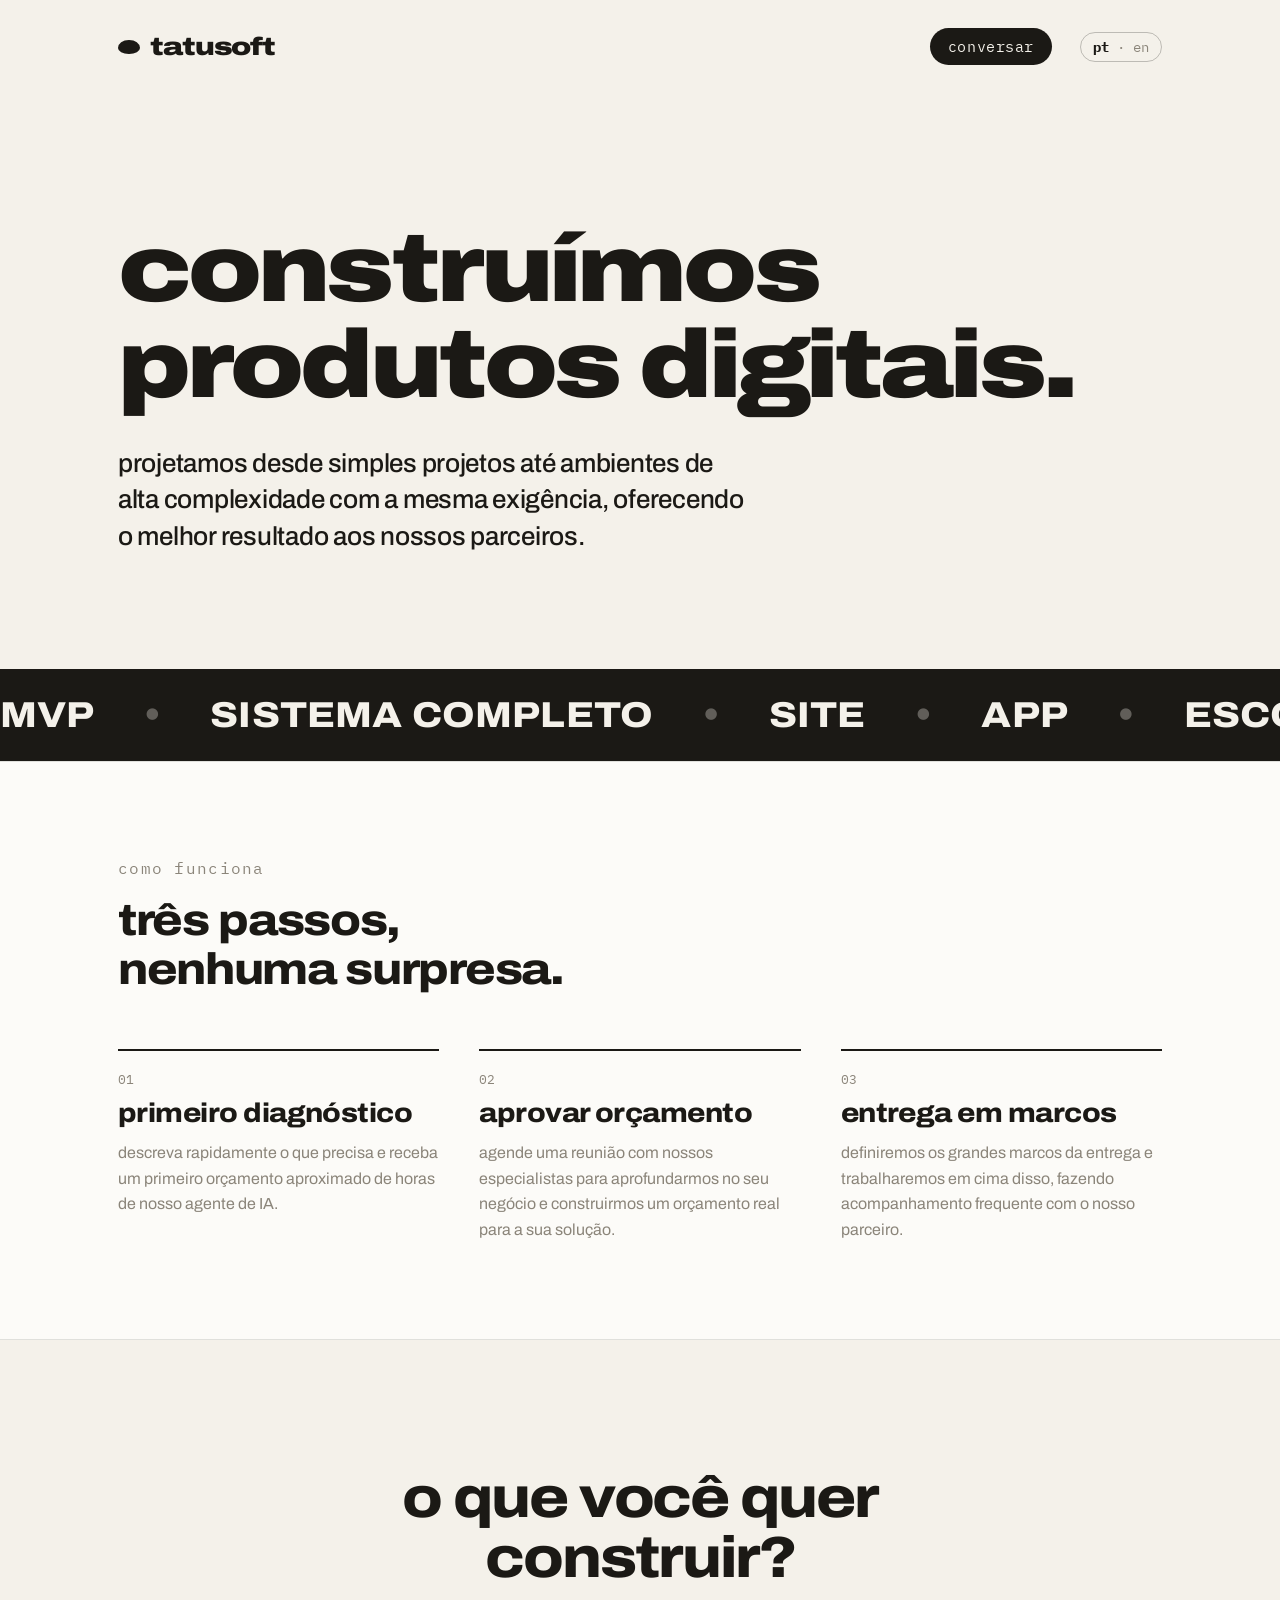
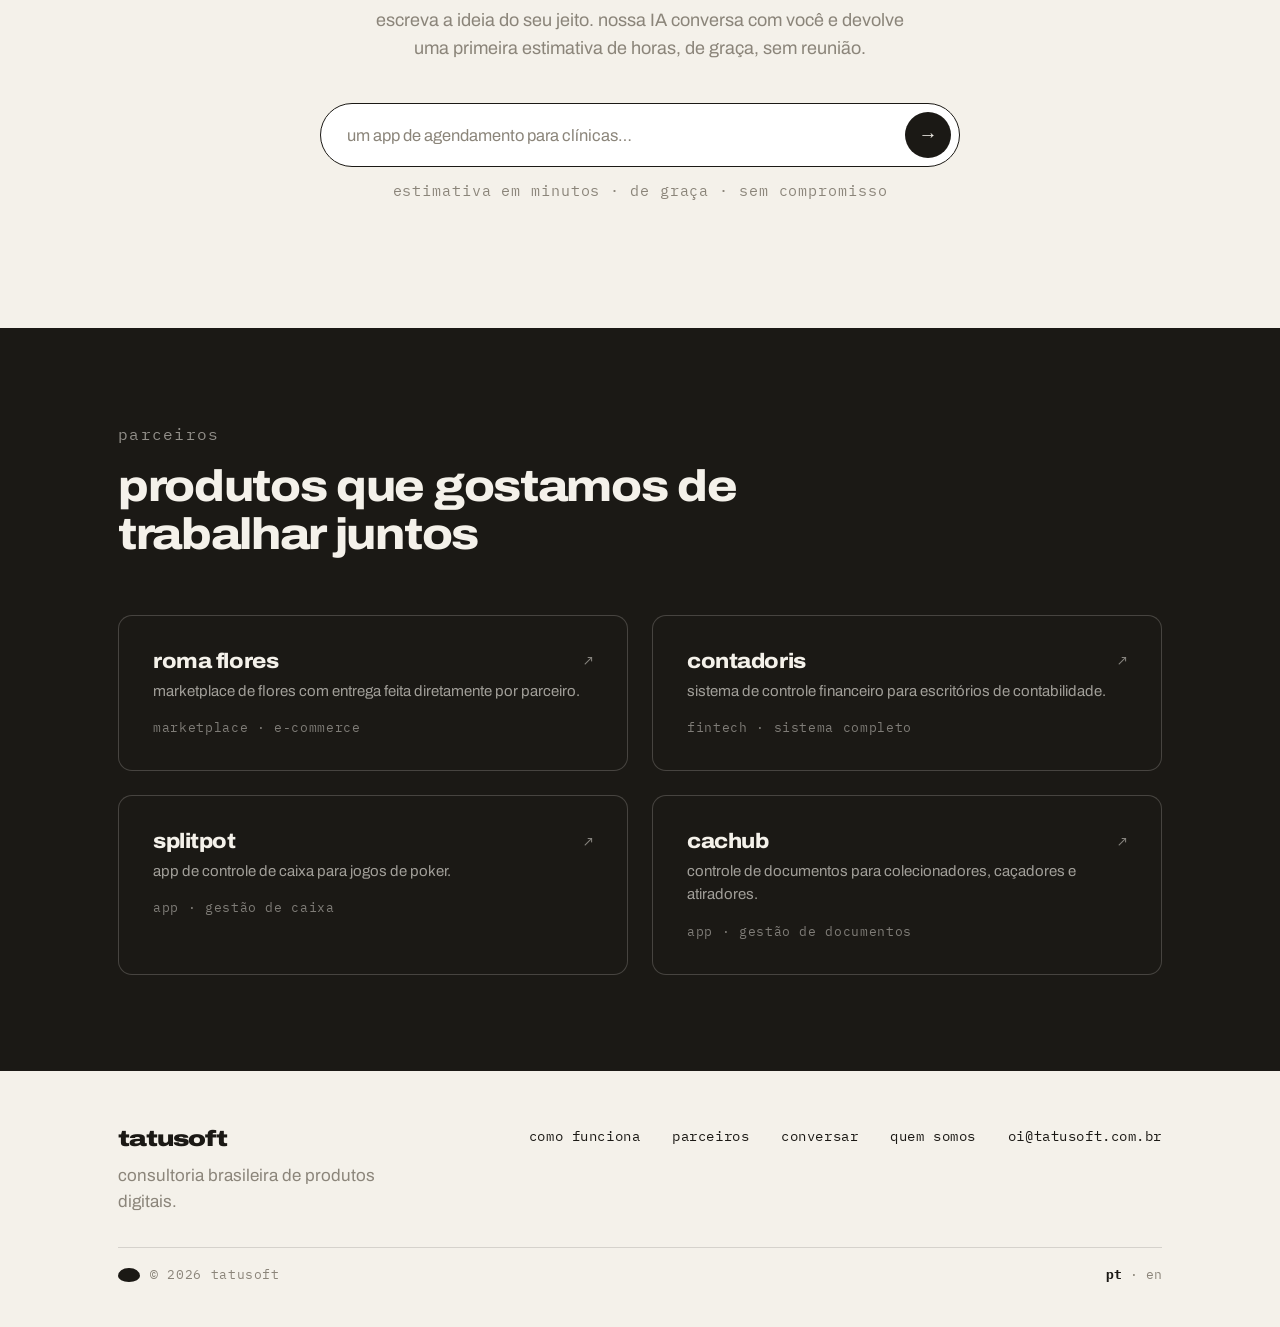
==== b2b.html @ 7b413f4a "Adiciona página B2B e atualiza página Quem Somos - Cria nova página B2B com metodologia e parceiros " ====
<!DOCTYPE html>
<html lang="pt-BR">
<head>
    <meta charset="UTF-8">
    <meta name="viewport" content="width=device-width, initial-scale=1.0">
    <meta name="description" content="Tatusoft - Consultoria brasileira de produtos digitais. Construímos produtos digitais de alta complexidade com a mesma exigência, oferecendo o melhor resultado aos nossos parceiros.">
    <meta name="keywords" content="tatusoft, consultoria, produtos digitais, desenvolvimento, software, B2B, empresas">
    <title>tatusoft - consultoria brasileira de produtos digitais</title>

    <!-- Favicon -->
    <link rel="icon" type="image/svg+xml" href="data:image/svg+xml,%3Csvg viewBox='0 0 32 32' xmlns='http://www.w3.org/2000/svg'%3E%3Ccircle cx='16' cy='16' r='16' fill='%231B1915'/%3E%3C/svg%3E">

    <!-- Fonts -->
    <link rel="preconnect" href="https://fonts.googleapis.com">
    <link rel="preconnect" href="https://fonts.gstatic.com" crossorigin>
    <link href="https://fonts.googleapis.com/css2?family=Archivo:wdth,wght@62..125,100..900&family=IBM+Plex+Mono:wght@400;500&display=swap" rel="stylesheet">

    <!-- CSS -->
    <link rel="stylesheet" href="css/style.css">
    <style>
        /* Page specific styles */
        html { scroll-behavior: smooth; }
        body { overflow: auto; height: auto; }

        .page-wrapper { min-height: 100vh; }

        /* Hero Section B2B */
        .hero-b2b {
            max-width: 1140px;
            margin: 0 auto;
            padding: clamp(56px, 10vw, 130px) clamp(20px, 4vw, 48px) clamp(64px, 9vw, 120px);
            display: flex;
            flex-direction: column;
            justify-content: center;
        }

        .hero-b2b h1 {
            margin: 0;
            font-size: clamp(42px, 7.6vw, 96px);
            font-weight: 900;
            font-stretch: 118%;
            letter-spacing: -0.04em;
            line-height: 1.0;
            max-width: 980px;
        }

        .hero-b2b p {
            margin: clamp(20px, 3vw, 32px) 0 0;
            font-size: clamp(18px, 2.4vw, 26px);
            font-weight: 500;
            letter-spacing: -0.01em;
            line-height: 1.4;
            max-width: 640px;
            color: var(--grafite);
        }

        /* Ticker/Banner */
        .ticker-section {
            overflow: hidden;
            width: 100%;
            background: var(--grafite);
            color: var(--papel);
            padding: clamp(16px, 2.4vw, 26px) 0;
        }

        .ticker-content {
            display: flex;
            width: max-content;
            white-space: nowrap;
            animation: ticker 30s linear infinite;
            will-change: transform;
        }

        .ticker-items {
            display: flex;
            align-items: center;
            gap: clamp(30px, 4vw, 56px);
            padding-right: clamp(30px, 4vw, 56px);
            font-size: clamp(22px, 3.2vw, 36px);
            font-weight: 800;
            font-stretch: 112%;
            letter-spacing: 0.005em;
            text-transform: uppercase;
        }

        .ticker-dot {
            opacity: 0.32;
            font-size: 0.42em;
            transform: translateY(-0.12em);
        }

        @keyframes ticker {
            from { transform: translateX(0); }
            to { transform: translateX(-50%); }
        }

        /* Metodologia Section */
        .metodologia-section {
            background: #FCFBF8;
            border-top: 1px solid rgba(27, 25, 21, 0.12);
            border-bottom: 1px solid rgba(27, 25, 21, 0.12);
        }

        .metodologia-content {
            max-width: 1140px;
            margin: 0 auto;
            padding: clamp(56px, 8vw, 96px) clamp(20px, 4vw, 48px);
        }

        .section-label {
            font-family: 'IBM Plex Mono', monospace;
            font-size: 16px;
            letter-spacing: 0.08em;
            color: var(--pedra);
        }

        .section-title {
            margin: 18px 0 0;
            font-size: clamp(28px, 4vw, 44px);
            font-weight: 800;
            font-stretch: 112%;
            letter-spacing: -0.03em;
            line-height: 1.1;
            max-width: 720px;
        }

        .steps-grid {
            margin-top: clamp(36px, 5vw, 56px);
            display: grid;
            grid-template-columns: repeat(auto-fit, minmax(260px, 1fr));
            gap: clamp(28px, 4vw, 40px);
        }

        .step-card {
            border-top: 2px solid var(--grafite);
            padding-top: 20px;
        }

        .step-number {
            font-family: 'IBM Plex Mono', monospace;
            font-size: 13px;
            color: var(--pedra);
        }

        .step-title {
            margin-top: 10px;
            font-size: clamp(22px, 2.6vw, 27px);
            font-weight: 800;
            font-stretch: 110%;
            letter-spacing: -0.02em;
        }

        .step-desc {
            margin: 12px 0 0;
            font-size: 16px;
            line-height: 1.6;
            color: var(--pedra);
        }

        /* Coleta Section */
        .coleta-section {
            max-width: 1140px;
            margin: 0 auto;
            padding: clamp(64px, 10vw, 130px) clamp(20px, 4vw, 48px);
            display: flex;
            flex-direction: column;
            align-items: center;
            text-align: center;
        }

        .coleta-title {
            margin: 0;
            font-size: clamp(32px, 5.4vw, 58px);
            font-weight: 800;
            font-stretch: 112%;
            letter-spacing: -0.035em;
            line-height: 1.05;
            max-width: 760px;
        }

        .coleta-subtitle {
            margin: 18px 0 0;
            font-size: clamp(15px, 1.8vw, 18px);
            color: var(--pedra);
            line-height: 1.55;
            max-width: 540px;
        }

        .idea-input-container {
            margin-top: clamp(28px, 4vw, 40px);
            width: 640px;
            max-width: 100%;
            min-height: 62px;
            border: 1.5px solid var(--grafite);
            border-radius: 999px;
            background: #FFFFFF;
            display: flex;
            align-items: center;
            padding: 8px 8px 8px clamp(18px, 3vw, 26px);
            gap: 10px;
            cursor: pointer;
            transition: all 0.2s ease;
        }

        .idea-input-container:hover {
            box-shadow: 0 4px 12px rgba(27, 25, 21, 0.15);
        }

        .idea-input {
            flex: 1;
            min-width: 0;
            border: none;
            outline: none;
            background: transparent;
            font-size: 16.5px;
            color: var(--grafite);
            font-family: 'Archivo', system-ui, sans-serif;
            cursor: pointer;
            pointer-events: none;
        }

        .idea-submit {
            width: 46px;
            height: 46px;
            flex: none;
            border-radius: 999px;
            background: var(--grafite);
            color: var(--papel);
            border: none;
            display: flex;
            align-items: center;
            justify-content: center;
            font-size: 19px;
            cursor: pointer;
        }

        .coleta-note {
            margin-top: 14px;
            font-family: 'IBM Plex Mono', monospace;
            font-size: 15px;
            letter-spacing: 0.06em;
            color: var(--pedra);
        }

        /* Parceiros Section */
        .parceiros-section {
            background: var(--grafite);
            color: var(--papel);
        }

        .parceiros-content {
            max-width: 1140px;
            margin: 0 auto;
            padding: clamp(56px, 8vw, 96px) clamp(20px, 4vw, 48px);
        }

        .parceiros-label {
            font-family: 'IBM Plex Mono', monospace;
            font-size: 16px;
            letter-spacing: 0.08em;
            color: rgba(244, 241, 234, 0.55);
        }

        .parceiros-title {
            margin: 18px 0 0;
            font-size: clamp(28px, 4vw, 44px);
            font-weight: 800;
            font-stretch: 112%;
            letter-spacing: -0.03em;
            line-height: 1.1;
            max-width: 720px;
            color: var(--papel);
        }

        .parceiros-grid {
            margin-top: clamp(36px, 5vw, 56px);
            display: grid;
            grid-template-columns: repeat(auto-fit, minmax(min(100%, 400px), 1fr));
            gap: clamp(16px, 2.5vw, 24px);
        }

        .parceiro-card {
            display: flex;
            flex-direction: column;
            text-decoration: none;
            border-radius: 14px;
            padding: clamp(24px, 3vw, 34px);
            cursor: pointer;
            transition: all 0.22s ease;
            background: var(--grafite);
            border: 1px solid rgba(244, 241, 234, 0.2);
            color: var(--papel);
        }

        .parceiro-card:hover {
            background: var(--papel);
            border-color: var(--papel);
            color: var(--grafite);
            opacity: 1;
        }

        .parceiro-header {
            display: flex;
            align-items: center;
            justify-content: space-between;
            gap: 12px;
        }

        .parceiro-nome {
            font-size: 21px;
            font-weight: 800;
            font-stretch: 110%;
            letter-spacing: -0.02em;
        }

        .parceiro-arrow {
            font-family: 'IBM Plex Mono', monospace;
            font-size: 15px;
            opacity: 0.5;
        }

        .parceiro-desc {
            margin: 8px 0 0;
            font-size: 15px;
            line-height: 1.55;
            opacity: 0.62;
        }

        .parceiro-tag {
            margin-top: 16px;
            font-family: 'IBM Plex Mono', monospace;
            font-size: 13px;
            letter-spacing: 0.05em;
            opacity: 0.46;
        }

        /* Footer B2B */
        .footer-b2b {
            max-width: 1140px;
            margin: 0 auto;
            padding: clamp(36px, 5vw, 56px) clamp(20px, 4vw, 48px) clamp(28px, 4vw, 44px);
        }

        .footer-top {
            display: flex;
            flex-wrap: wrap;
            gap: 24px 48px;
            align-items: flex-start;
            justify-content: space-between;
        }

        .footer-brand {
            display: flex;
            flex-direction: column;
            gap: 12px;
        }

        .footer-logo {
            font-size: 22px;
            font-weight: 900;
            font-stretch: 125%;
            letter-spacing: -0.045em;
        }

        .footer-tagline {
            font-size: 17px;
            color: var(--pedra);
            max-width: 280px;
            line-height: 1.55;
        }

        .footer-links {
            display: flex;
            flex-wrap: wrap;
            gap: 12px 32px;
            font-family: 'IBM Plex Mono', monospace;
            font-size: 14px;
            letter-spacing: 0.04em;
        }

        .footer-divider {
            margin-top: 32px;
            border-top: 1px solid rgba(27, 25, 21, 0.14);
            padding-top: 18px;
            display: flex;
            flex-wrap: wrap;
            gap: 12px;
            align-items: center;
            justify-content: space-between;
        }

        /* Mobile */
        @media (max-width: 640px) {
            .hero-b2b {
                padding: clamp(40px, 8vw, 64px) 20px;
            }

            .hero-b2b h1 {
                font-size: clamp(32px, 10vw, 48px);
            }

            .steps-grid {
                grid-template-columns: 1fr;
            }

            .parceiros-grid {
                grid-template-columns: 1fr;
            }

            .idea-input-container {
                padding: 6px 6px 6px 20px;
            }

            .footer-top {
                flex-direction: column;
            }
        }
    </style>
</head>
<body>
    <!-- Transition Splash (hidden by default) -->
    <div id="transitionSplash" class="transition-splash" style="display: none;">
        <div class="splash-pebble"></div>
        <div class="splash-logo">tatusoft</div>
        <div class="splash-label" data-pt="preparando sua conversa" data-en="setting up your chat">preparando sua conversa</div>
    </div>

    <!-- Main Layout -->
    <div class="page-wrapper">
        <!-- Navigation -->
        <header class="nav">
            <a href="#" class="logo">
                <span class="logo-pebble"></span>
                tatusoft
            </a>
            <nav class="nav-menu">
                <a href="#ideia" class="nav-link" style="background: var(--grafite); color: var(--papel); border-radius: 999px; padding: 9px 18px;" data-pt="conversar" data-en="let's talk">conversar</a>
                <button class="lang-switch" aria-label="alternar idioma">
                    <span class="lang-pt active">pt</span>
                    <span class="lang-divider"> · </span>
                    <span class="lang-en">en</span>
                </button>
            </nav>
        </header>

        <!-- Hero Section -->
        <section class="hero-b2b">
            <h1 data-pt="construímos produtos digitais." data-en="we build digital products.">
                construímos produtos digitais.
            </h1>
            <p data-pt="projetamos desde simples projetos até ambientes de alta complexidade com a mesma exigência, oferecendo o melhor resultado aos nossos parceiros."
               data-en="we design everything from simple projects to highly complex systems with the same rigor, delivering the best results to our partners.">
                projetamos desde simples projetos até ambientes de alta complexidade com a mesma exigência, oferecendo o melhor resultado aos nossos parceiros.
            </p>
        </section>

        <!-- Ticker/Banner -->
        <section class="ticker-section">
            <div class="ticker-content">
                <div class="ticker-items">
                    <span data-pt="mvp" data-en="mvp">mvp</span><span class="ticker-dot">●</span>
                    <span data-pt="sistema completo" data-en="full system">sistema completo</span><span class="ticker-dot">●</span>
                    <span data-pt="site" data-en="website">site</span><span class="ticker-dot">●</span>
                    <span data-pt="app" data-en="app">app</span><span class="ticker-dot">●</span>
                    <span data-pt="escopo aberto" data-en="open scope">escopo aberto</span><span class="ticker-dot">●</span>
                    <span data-pt="escopo fechado" data-en="fixed scope">escopo fechado</span><span class="ticker-dot">●</span>
                    <span data-pt="alocação de time" data-en="team allocation">alocação de time</span><span class="ticker-dot">●</span>
                </div>
                <div class="ticker-items" aria-hidden="true">
                    <span data-pt="mvp" data-en="mvp">mvp</span><span class="ticker-dot">●</span>
                    <span data-pt="sistema completo" data-en="full system">sistema completo</span><span class="ticker-dot">●</span>
                    <span data-pt="site" data-en="website">site</span><span class="ticker-dot">●</span>
                    <span data-pt="app" data-en="app">app</span><span class="ticker-dot">●</span>
                    <span data-pt="escopo aberto" data-en="open scope">escopo aberto</span><span class="ticker-dot">●</span>
                    <span data-pt="escopo fechado" data-en="fixed scope">escopo fechado</span><span class="ticker-dot">●</span>
                    <span data-pt="alocação de time" data-en="team allocation">alocação de time</span><span class="ticker-dot">●</span>
                </div>
            </div>
        </section>

        <!-- Metodologia Section -->
        <section id="metodo" class="metodologia-section">
            <div class="metodologia-content">
                <div class="section-label" data-pt="como funciona" data-en="how it works">como funciona</div>
                <h2 class="section-title">
                    <span data-pt="três passos," data-en="three steps,">três passos,</span><br>
                    <span data-pt="nenhuma surpresa." data-en="no surprises.">nenhuma surpresa.</span>
                </h2>
                <div class="steps-grid">
                    <div class="step-card">
                        <div class="step-number">01</div>
                        <div class="step-title" data-pt="primeiro diagnóstico" data-en="first diagnosis">primeiro diagnóstico</div>
                        <p class="step-desc" data-pt="descreva rapidamente o que precisa e receba um primeiro orçamento aproximado de horas de nosso agente de IA."
                           data-en="briefly describe what you need and get a first rough estimate of hours from our AI agent.">
                            descreva rapidamente o que precisa e receba um primeiro orçamento aproximado de horas de nosso agente de IA.
                        </p>
                    </div>
                    <div class="step-card">
                        <div class="step-number">02</div>
                        <div class="step-title" data-pt="aprovar orçamento" data-en="approve the quote">aprovar orçamento</div>
                        <p class="step-desc" data-pt="agende uma reunião com nossos especialistas para aprofundarmos no seu negócio e construirmos um orçamento real para a sua solução."
                           data-en="book a meeting with our specialists so we can dive into your business and build a real quote for your solution.">
                            agende uma reunião com nossos especialistas para aprofundarmos no seu negócio e construirmos um orçamento real para a sua solução.
                        </p>
                    </div>
                    <div class="step-card">
                        <div class="step-number">03</div>
                        <div class="step-title" data-pt="entrega em marcos" data-en="milestone delivery">entrega em marcos</div>
                        <p class="step-desc" data-pt="definiremos os grandes marcos da entrega e trabalharemos em cima disso, fazendo acompanhamento frequente com o nosso parceiro."
                           data-en="we'll define the major delivery milestones and work against them, checking in frequently with our partner.">
                            definiremos os grandes marcos da entrega e trabalharemos em cima disso, fazendo acompanhamento frequente com o nosso parceiro.
                        </p>
                    </div>
                </div>
            </div>
        </section>

        <!-- Coleta da Ideia Section -->
        <section id="ideia" class="coleta-section">
            <h2 class="coleta-title" data-pt="o que você quer construir?" data-en="what do you want to build?">
                o que você quer construir?
            </h2>
            <p class="coleta-subtitle" data-pt="escreva a ideia do seu jeito. nossa IA conversa com você e devolve uma primeira estimativa de horas, de graça, sem reunião."
               data-en="write your idea your way. our AI chats with you and returns a first estimate of hours, for free, no meeting required.">
                escreva a ideia do seu jeito. nossa IA conversa com você e devolve uma primeira estimativa de horas, de graça, sem reunião.
            </p>
            <div class="idea-input-container" onclick="window.location.href='conversa-ia.html'">
                <input class="idea-input"
                       placeholder="um app de agendamento para clínicas…"
                       data-placeholder-pt="um app de agendamento para clínicas…"
                       data-placeholder-en="a scheduling app for clinics…"
                       readonly>
                <button class="idea-submit" aria-label="enviar ideia">→</button>
            </div>
            <div class="coleta-note" data-pt="estimativa em minutos · de graça · sem compromisso"
                 data-en="estimate in minutes · free · no commitment">
                estimativa em minutos · de graça · sem compromisso
            </div>
        </section>

        <!-- Parceiros Section -->
        <section id="parceiros" class="parceiros-section">
            <div class="parceiros-content">
                <div class="parceiros-label" data-pt="parceiros" data-en="partners">parceiros</div>
                <h2 class="parceiros-title" data-pt="produtos que gostamos de trabalhar juntos"
                    data-en="products we love building together">
                    produtos que gostamos de trabalhar juntos
                </h2>
                <div class="parceiros-grid">
                    <a href="https://romaflores.com.br/" target="_blank" rel="noopener" class="parceiro-card">
                        <div class="parceiro-header">
                            <div class="parceiro-nome">roma flores</div>
                            <span class="parceiro-arrow">↗</span>
                        </div>
                        <p class="parceiro-desc" data-pt="marketplace de flores com entrega feita diretamente por parceiro."
                           data-en="flower marketplace with delivery handled directly by a partner.">
                            marketplace de flores com entrega feita diretamente por parceiro.
                        </p>
                        <div class="parceiro-tag">marketplace · e-commerce</div>
                    </a>

                    <a href="https://www.contadoris.com.br/" target="_blank" rel="noopener" class="parceiro-card">
                        <div class="parceiro-header">
                            <div class="parceiro-nome">contadoris</div>
                            <span class="parceiro-arrow">↗</span>
                        </div>
                        <p class="parceiro-desc" data-pt="sistema de controle financeiro para escritórios de contabilidade."
                           data-en="financial management system for accounting firms.">
                            sistema de controle financeiro para escritórios de contabilidade.
                        </p>
                        <div class="parceiro-tag" data-pt="fintech · sistema completo" data-en="fintech · full system">fintech · sistema completo</div>
                    </a>

                    <a href="https://splitpot.com.br/" target="_blank" rel="noopener" class="parceiro-card">
                        <div class="parceiro-header">
                            <div class="parceiro-nome">splitpot</div>
                            <span class="parceiro-arrow">↗</span>
                        </div>
                        <p class="parceiro-desc" data-pt="app de controle de caixa para jogos de poker."
                           data-en="cash-tracking app for poker games.">
                            app de controle de caixa para jogos de poker.
                        </p>
                        <div class="parceiro-tag" data-pt="app · gestão de caixa" data-en="app · cash management">app · gestão de caixa</div>
                    </a>

                    <a href="https://apps.apple.com/br/app/cachub/id6774345519?l=en-GB" target="_blank" rel="noopener" class="parceiro-card">
                        <div class="parceiro-header">
                            <div class="parceiro-nome">cachub</div>
                            <span class="parceiro-arrow">↗</span>
                        </div>
                        <p class="parceiro-desc" data-pt="controle de documentos para colecionadores, caçadores e atiradores."
                           data-en="document management for collectors, hunters and shooters.">
                            controle de documentos para colecionadores, caçadores e atiradores.
                        </p>
                        <div class="parceiro-tag" data-pt="app · gestão de documentos" data-en="app · document management">app · gestão de documentos</div>
                    </a>
                </div>
            </div>
        </section>

        <!-- Footer -->
        <footer class="footer-b2b">
            <div class="footer-top">
                <div class="footer-brand">
                    <div class="footer-logo">tatusoft</div>
                    <div class="footer-tagline" data-pt="consultoria brasileira de produtos digitais."
                         data-en="a brazilian digital product consultancy.">
                        consultoria brasileira de produtos digitais.
                    </div>
                </div>
                <div class="footer-links">
                    <a href="#metodo" data-pt="como funciona" data-en="how it works">como funciona</a>
                    <a href="#parceiros" data-pt="parceiros" data-en="partners">parceiros</a>
                    <a href="#ideia" data-pt="conversar" data-en="let's talk">conversar</a>
                    <a href="quem-somos.html" data-pt="quem somos" data-en="about us">quem somos</a>
                    <a href="mailto:oi@tatusoft.com.br">oi@tatusoft.com.br</a>
                </div>
            </div>
            <div class="footer-divider">
                <div class="footer-left">
                    <span class="footer-pebble"></span>
                    <span class="footer-copyright">© 2026 tatusoft</span>
                </div>
                <button class="lang-switch-footer" aria-label="alternar idioma">
                    <span class="lang-pt active">pt</span>
                    <span> · </span>
                    <span class="lang-en">en</span>
                </button>
            </div>
        </footer>
    </div>

    <!-- JavaScript -->
    <script src="js/main.js"></script>
    <script>
        // Handle page transitions
        document.addEventListener('DOMContentLoaded', () => {
            // Check if coming from IA page
            const urlParams = new URLSearchParams(window.location.search);
            if (urlParams.get('from') === 'ia') {
                // Show returning animation briefly
                const splash = document.getElementById('transitionSplash');
                if (splash) {
                    splash.style.display = 'flex';
                    splash.style.animation = 'splashout 1s ease forwards';
                    setTimeout(() => {
                        splash.style.display = 'none';
                    }, 1000);
                }
            }

            // Handle idea input click
            const ideaContainer = document.querySelector('.idea-input-container');
            if (ideaContainer) {
                ideaContainer.addEventListener('click', (e) => {
                    e.preventDefault();
                    const splash = document.getElementById('transitionSplash');
                    if (splash) {
                        splash.style.display = 'flex';
                        setTimeout(() => {
                            window.location.href = 'conversa-ia.html';
                        }, 900);
                    } else {
                        window.location.href = 'conversa-ia.html';
                    }
                });
            }
        });

        // Add splash animations
        const style = document.createElement('style');
        style.textContent = `
            @keyframes splashout {
                0%, 45% { opacity: 1; }
                100% { opacity: 0; }
            }
        `;
        document.head.appendChild(style);
    </script>
</body>
</html>
---- css/style.css ----
/* ========== Base Styles ========== */
* {
    margin: 0;
    padding: 0;
    box-sizing: border-box;
}

:root {
    /* Brand Colors */
    --papel: #F4F1EA;
    --leite: #FCFBF8;
    --grafite: #1B1915;
    --pedra: #8B857A;
    --whatsapp: #25D366;

    /* Spacing */
    --spacing-xs: 8px;
    --spacing-sm: 12px;
    --spacing-md: 16px;
    --spacing-lg: 24px;
    --spacing-xl: 32px;
    --spacing-2xl: 48px;
    --spacing-3xl: 64px;
}

html {
    height: 100%;
    background: var(--papel);
}

body {
    margin: 0;
    height: 100%;
    overflow: hidden;
    background: var(--papel);
    color: var(--grafite);
    font-family: 'Archivo', system-ui, sans-serif;
    -webkit-font-smoothing: antialiased;
    text-rendering: optimizeLegibility;
}

a {
    color: var(--grafite);
    text-decoration: none;
}

a:hover {
    opacity: 0.55;
}

::selection {
    background: var(--grafite);
    color: var(--papel);
}

input, textarea {
    font-family: 'Archivo', system-ui, sans-serif;
}

input::placeholder, textarea::placeholder {
    color: var(--pedra);
    opacity: 1;
}

/* ========== Animations ========== */
@keyframes pebble {
    0%, 100% { transform: translateY(0); }
    50% { transform: translateY(-7px); }
}

@keyframes wordin {
    from {
        opacity: 0;
        transform: translateY(0.28em);
    }
    to {
        opacity: 1;
        transform: translateY(0);
    }
}


/* ========== Transition Splash ========== */
.transition-splash {
    position: fixed;
    top: 0;
    left: 0;
    width: 100vw;
    height: 100vh;
    z-index: 90;
    background: var(--grafite);
    color: var(--papel);
    display: flex;
    flex-direction: column;
    align-items: center;
    justify-content: center;
    gap: 22px;
}

.splash-pebble {
    width: 46px;
    height: 29px;
    background: var(--papel);
    border-radius: 50% / 58% 58% 44% 44%;
    animation: pebble 1.2s ease-in-out infinite;
}

.splash-logo {
    font-size: clamp(34px, 8vw, 52px);
    font-weight: 900;
    font-stretch: 125%;
    letter-spacing: -0.045em;
}

.splash-label {
    font-family: 'IBM Plex Mono', monospace;
    font-size: 13px;
    letter-spacing: 0.14em;
    color: rgba(244, 241, 234, 0.55);
    text-transform: uppercase;
}

/* ========== Layout Wrapper ========== */
.wrapper {
    height: 100vh;
    display: flex;
    flex-direction: column;
    overflow: hidden;
}

/* ========== Navigation ========== */
.nav {
    flex: none;
    max-width: 1140px;
    margin: 0 auto;
    padding: clamp(16px, 3vw, 28px) clamp(20px, 4vw, 48px);
    display: flex;
    align-items: center;
    justify-content: space-between;
    gap: 16px;
    width: 100%;
}

.logo {
    display: flex;
    align-items: center;
    gap: 10px;
    font-size: 25px;
    font-weight: 900;
    font-stretch: 125%;
    letter-spacing: -0.045em;
}

.logo-pebble, .footer-pebble {
    width: 22px;
    height: 14px;
    background: var(--grafite);
    border-radius: 50% / 58% 58% 44% 44%;
    flex: none;
}

.nav-menu {
    display: flex;
    align-items: center;
    gap: clamp(14px, 2.5vw, 28px);
    font-family: 'IBM Plex Mono', monospace;
    font-size: 14.5px;
    letter-spacing: 0.04em;
}

.lang-switch, .lang-switch-footer {
    border: 1px solid rgba(27, 25, 21, 0.25);
    border-radius: 999px;
    padding: 5px 12px;
    cursor: pointer;
    user-select: none;
    background: transparent;
    font-family: 'IBM Plex Mono', monospace;
    font-size: 14px;
    color: var(--grafite);
}

.lang-switch:hover, .lang-switch-footer:hover {
    opacity: 0.7;
}

.lang-pt, .lang-en {
    transition: all 0.3s ease;
}

.lang-pt.active, .lang-en.active {
    font-weight: 700;
    color: var(--grafite);
}

.lang-pt:not(.active), .lang-en:not(.active) {
    color: var(--pedra);
}

.lang-divider {
    color: var(--pedra);
}

/* ========== Hero Section ========== */
.hero {
    flex: 1 1 auto;
    min-height: 0;
    display: flex;
    flex-direction: column;
    justify-content: center;
    overflow: hidden;
    padding: clamp(12px, 2.5vh, 36px) 0;
}

.container {
    max-width: 1140px;
    width: 100%;
    margin: 0 auto;
    padding: 0 clamp(20px, 4vw, 48px);
}

.hero-title {
    margin: 0;
    font-size: clamp(38px, 6vw, 74px);
    font-weight: 900;
    font-stretch: 118%;
    letter-spacing: -0.04em;
    line-height: 1.02;
}

.hero-static, .hero-dynamic {
    display: block;
}

.hero-dynamic {
    animation: wordin 0.5s ease both;
}

.hero-grid {
    margin-top: clamp(18px, 3.5vh, 60px);
    display: grid;
    grid-template-columns: repeat(auto-fit, minmax(320px, 1fr));
    gap: clamp(24px, 4vw, 64px);
    align-items: start;
}

.hero-info h2 {
    margin: 0;
    font-size: clamp(26px, 3.4vw, 40px);
    font-weight: 800;
    font-stretch: 112%;
    letter-spacing: -0.032em;
    line-height: 1.05;
}

.hero-info p {
    margin: clamp(12px, 2vh, 20px) 0 0;
    font-size: clamp(15px, 1.9vw, 19px);
    color: var(--pedra);
    line-height: 1.5;
    max-width: 440px;
}

.mono-accent {
    margin-top: clamp(14px, 2.4vh, 26px);
    display: flex;
    align-items: center;
    gap: 10px;
    font-family: 'IBM Plex Mono', monospace;
    font-size: 15px;
    letter-spacing: 0.05em;
    color: var(--pedra);
}

/* ========== Form ========== */
.capture-form {
    display: flex;
    flex-direction: column;
    gap: 12px;
}

.textarea-wrapper {
    position: relative;
}

textarea {
    width: 100%;
    height: clamp(96px, 16vh, 200px);
    resize: none;
    border: 1.5px solid var(--grafite);
    border-radius: 18px;
    background: #FFFFFF;
    outline: none;
    padding: 18px 22px;
    font-size: 16.5px;
    line-height: 1.5;
    color: var(--grafite);
    transition: border-color 0.3s ease;
}

textarea:focus {
    border-color: var(--grafite);
    box-shadow: 0 0 0 2px rgba(27, 25, 21, 0.1);
}

.char-count {
    position: absolute;
    right: 16px;
    bottom: 12px;
    font-family: 'IBM Plex Mono', monospace;
    font-size: 11px;
    color: var(--pedra);
}

input[type="email"] {
    width: 100%;
    height: 56px;
    border: 1.5px solid var(--grafite);
    border-radius: 14px;
    background: #FFFFFF;
    outline: none;
    padding: 0 22px;
    font-size: 16px;
    color: var(--grafite);
    transition: border-color 0.3s ease;
}

input[type="email"]:focus {
    border-color: var(--grafite);
    box-shadow: 0 0 0 2px rgba(27, 25, 21, 0.1);
}

input[type="email"].error {
    border-color: #B23A2E;
}

.form-actions {
    margin-top: clamp(14px, 2.4vh, 24px);
    display: flex;
    align-items: center;
    gap: 18px;
    flex-wrap: wrap;
}

.btn-primary {
    border: none;
    cursor: pointer;
    background: var(--grafite);
    color: var(--papel);
    border-radius: 999px;
    padding: 16px 32px;
    font-size: 16px;
    font-weight: 600;
    font-family: 'Archivo', sans-serif;
    display: inline-flex;
    align-items: center;
    gap: 10px;
    transition: transform 0.2s ease, box-shadow 0.2s ease;
}

.btn-primary:hover {
    transform: translateY(-2px);
    box-shadow: 0 4px 12px rgba(27, 25, 21, 0.25);
}

.btn-primary .arrow {
    font-family: 'IBM Plex Mono', monospace;
}

.btn-whatsapp {
    border: 1.5px solid var(--grafite);
    cursor: pointer;
    background: transparent;
    color: var(--grafite);
    border-radius: 999px;
    padding: 14px 24px;
    font-size: 15px;
    font-weight: 500;
    font-family: 'Archivo', sans-serif;
    display: inline-flex;
    align-items: center;
    gap: 8px;
    transition: all 0.2s ease;
    text-decoration: none;
}

.btn-whatsapp:hover {
    background: var(--grafite);
    color: var(--papel);
    transform: translateY(-2px);
}

.form-note {
    font-family: 'IBM Plex Mono', monospace;
    font-size: 14px;
    letter-spacing: 0.06em;
    color: var(--pedra);
}

/* ========== Footer ========== */
.footer {
    flex: none;
    width: 100%;
}

.footer-content {
    max-width: 1140px;
    margin: 0 auto;
    padding: clamp(14px, 2.4vh, 24px) clamp(20px, 4vw, 48px);
    border-top: 1px solid rgba(27, 25, 21, 0.14);
    display: flex;
    flex-wrap: wrap;
    gap: 10px 24px;
    align-items: center;
    justify-content: space-between;
}

.footer-left {
    display: flex;
    align-items: center;
    gap: 10px;
}

.footer-copyright {
    font-family: 'IBM Plex Mono', monospace;
    font-size: 13px;
    letter-spacing: 0.05em;
    color: var(--pedra);
}

.footer-right {
    display: flex;
    align-items: center;
    gap: 20px;
    font-family: 'IBM Plex Mono', monospace;
    font-size: 13px;
    letter-spacing: 0.04em;
}

.lang-switch-footer {
    font-size: 13px;
    border: none;
    padding: 0;
    color: var(--pedra);
}

/* ========== Mobile Responsive ========== */
@media (max-width: 640px) {
    html, body {
        height: 100%;
        overflow: hidden;
    }

    .wrapper {
        height: 100vh;
        overflow: hidden;
        display: flex;
        flex-direction: column;
    }

    /* Compact Navigation */
    .nav {
        padding: 4px 16px;
    }

    .nav-menu {
        font-size: 12px;
        gap: 12px;
    }

    .logo {
        font-size: 19px;
    }

    .logo-pebble {
        width: 17px;
        height: 10px;
    }

    /* Left-aligned Hero */
    .hero {
        flex: 1;
        overflow: hidden;
        display: flex;
        flex-direction: column;
        justify-content: center;
        align-items: flex-start;
        padding: 0 20px;
        text-align: left;
    }

    .container {
        width: 100%;
        padding: 0;
    }

    .hero-title {
        font-size: clamp(32px, 8vw, 42px);
        margin-bottom: 16px;
    }

    .hero-grid {
        grid-template-columns: 1fr;
        gap: 0;
        width: 100%;
    }

    /* Hide descriptions on mobile */
    .hero-info p,
    .mono-accent {
        display: none;
    }

    .hero-info h2 {
        font-size: 20px;
        text-align: left;
        margin-bottom: 12px;
    }

    /* Compact Form */
    .capture-form {
        gap: 8px;
    }

    .textarea-wrapper {
        position: relative;
    }

    textarea {
        height: 72px;
        padding: 12px 16px;
        font-size: 15px;
        border-radius: 14px;
    }

    .char-count {
        font-size: 10px;
        right: 12px;
        bottom: 6px;
    }

    input[type="email"] {
        height: 44px;
        font-size: 15px;
        padding: 0 16px;
        border-radius: 12px;
    }

    /* Fixed button position */
    .form-actions {
        margin-top: 10px;
        flex-direction: column;
        gap: 10px;
        align-items: stretch;
    }

    .btn-primary {
        width: 100%;
        padding: 12px 24px;
        font-size: 15px;
    }

    .btn-whatsapp {
        width: 100%;
        padding: 12px 24px;
        font-size: 14px;
        justify-content: center;
    }

    .form-note {
        display: none; /* Hide "de graça" text on mobile */
    }

    /* Compact Footer */
    .footer {
        padding: 0;
    }

    .footer-content {
        padding: 4px 16px;
        flex-direction: row;
        justify-content: space-between;
        align-items: center;
        gap: 8px;
    }

    .footer-left,
    .footer-right {
        flex-direction: row;
        align-items: center;
        gap: 8px;
    }

    .footer-copyright {
        font-size: 11px;
    }

    .footer-right a[href^="mailto"] {
        display: none; /* Hide email in footer on mobile */
    }

    .lang-switch-footer {
        font-size: 11px;
    }

    .footer-pebble {
        display: none; /* Hide logo icon in footer on mobile */
    }
}

/* Extra small devices (very small phones) */
@media (max-width: 375px) {
    .hero-title {
        font-size: 28px;
    }

    .hero-info h2 {
        font-size: 18px;
    }

    textarea {
        height: 70px;
        font-size: 14px;
    }

    input[type="email"] {
        height: 44px;
        font-size: 14px;
    }

    .btn-primary {
        padding: 12px 20px;
        font-size: 14px;
    }

    .btn-whatsapp {
        padding: 12px 20px;
        font-size: 13px;
    }
}

/* Landscape orientation on mobile */
@media (max-width: 640px) and (orientation: landscape) {
    .hero {
        padding: 0 20px;
    }

    .hero-title {
        font-size: 24px;
        margin-bottom: 16px;
    }

    .hero-info h2 {
        font-size: 16px;
        margin-bottom: 12px;
    }

    textarea {
        height: 60px;
    }

    input[type="email"] {
        height: 40px;
    }

    .form-actions {
        margin-top: 12px;
    }

    .btn-primary {
        padding: 10px 20px;
    }

    .footer-content {
        padding: 8px 16px;
    }
}
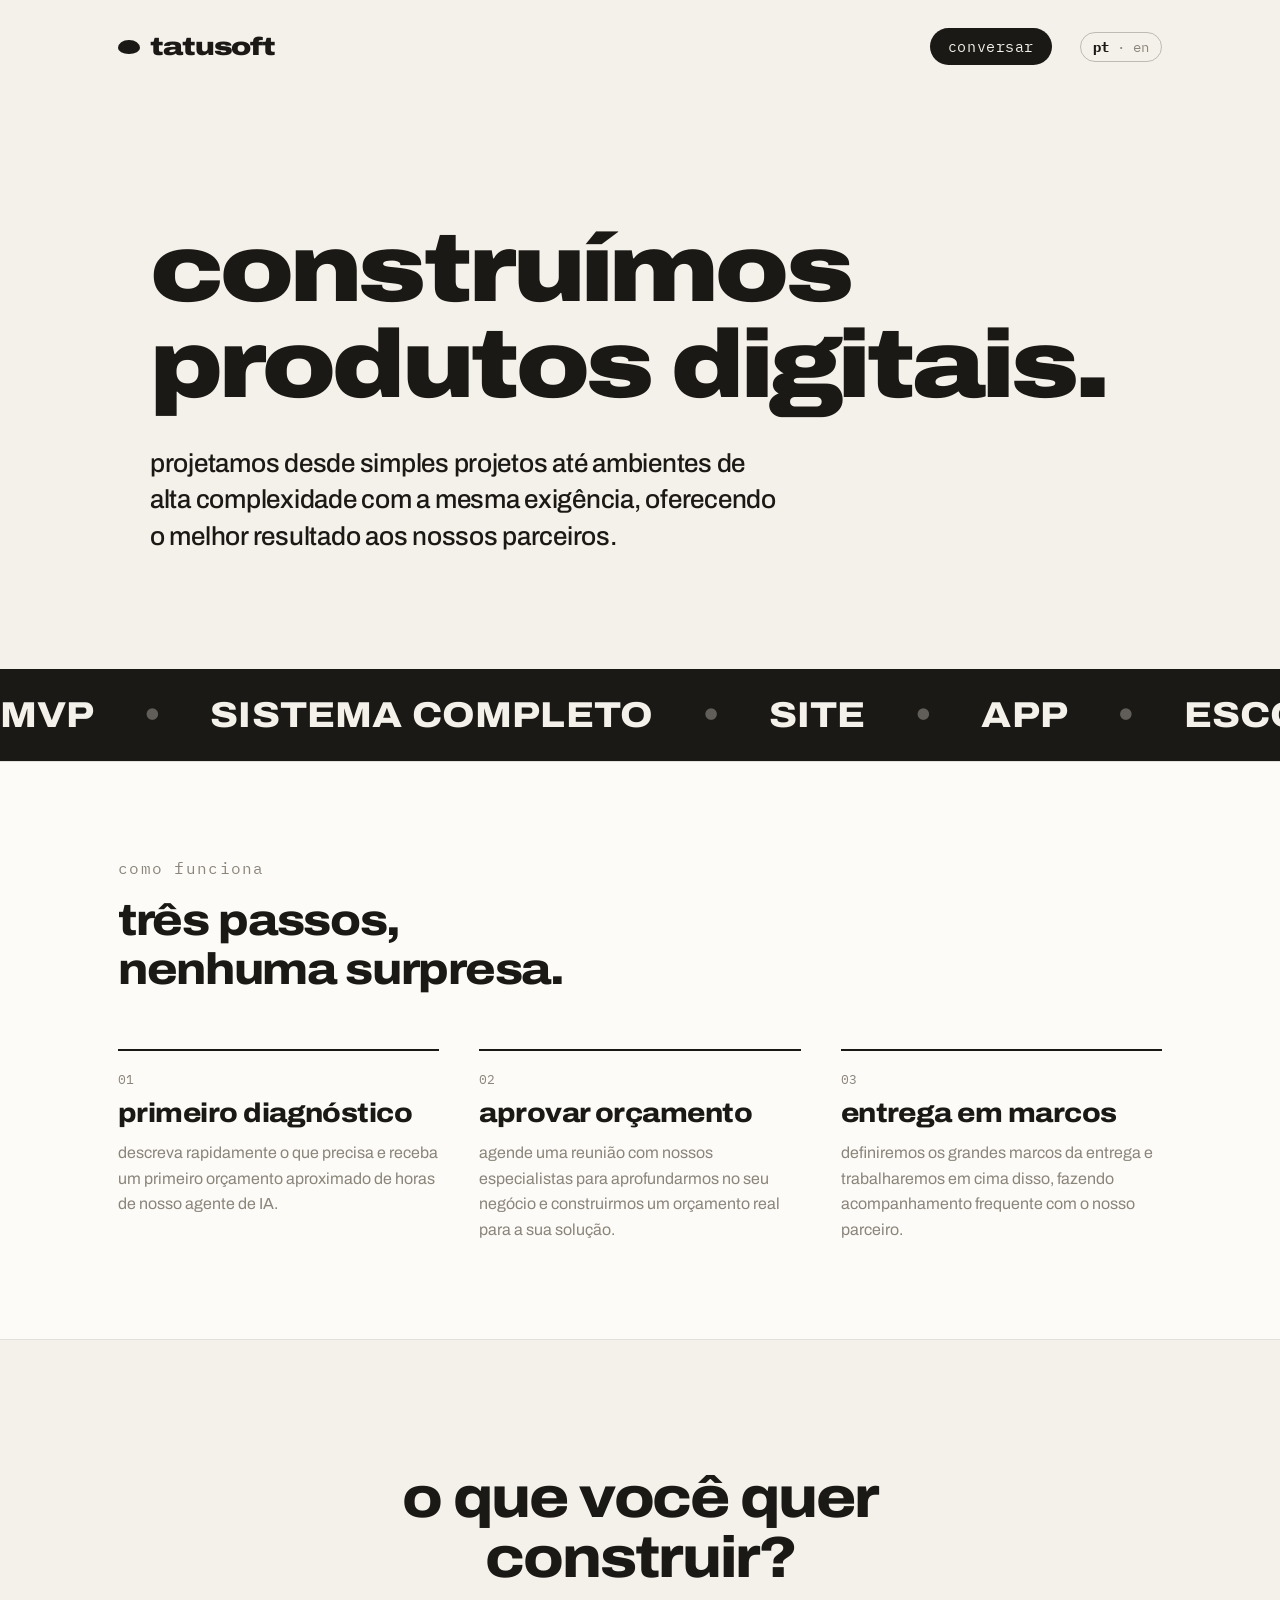
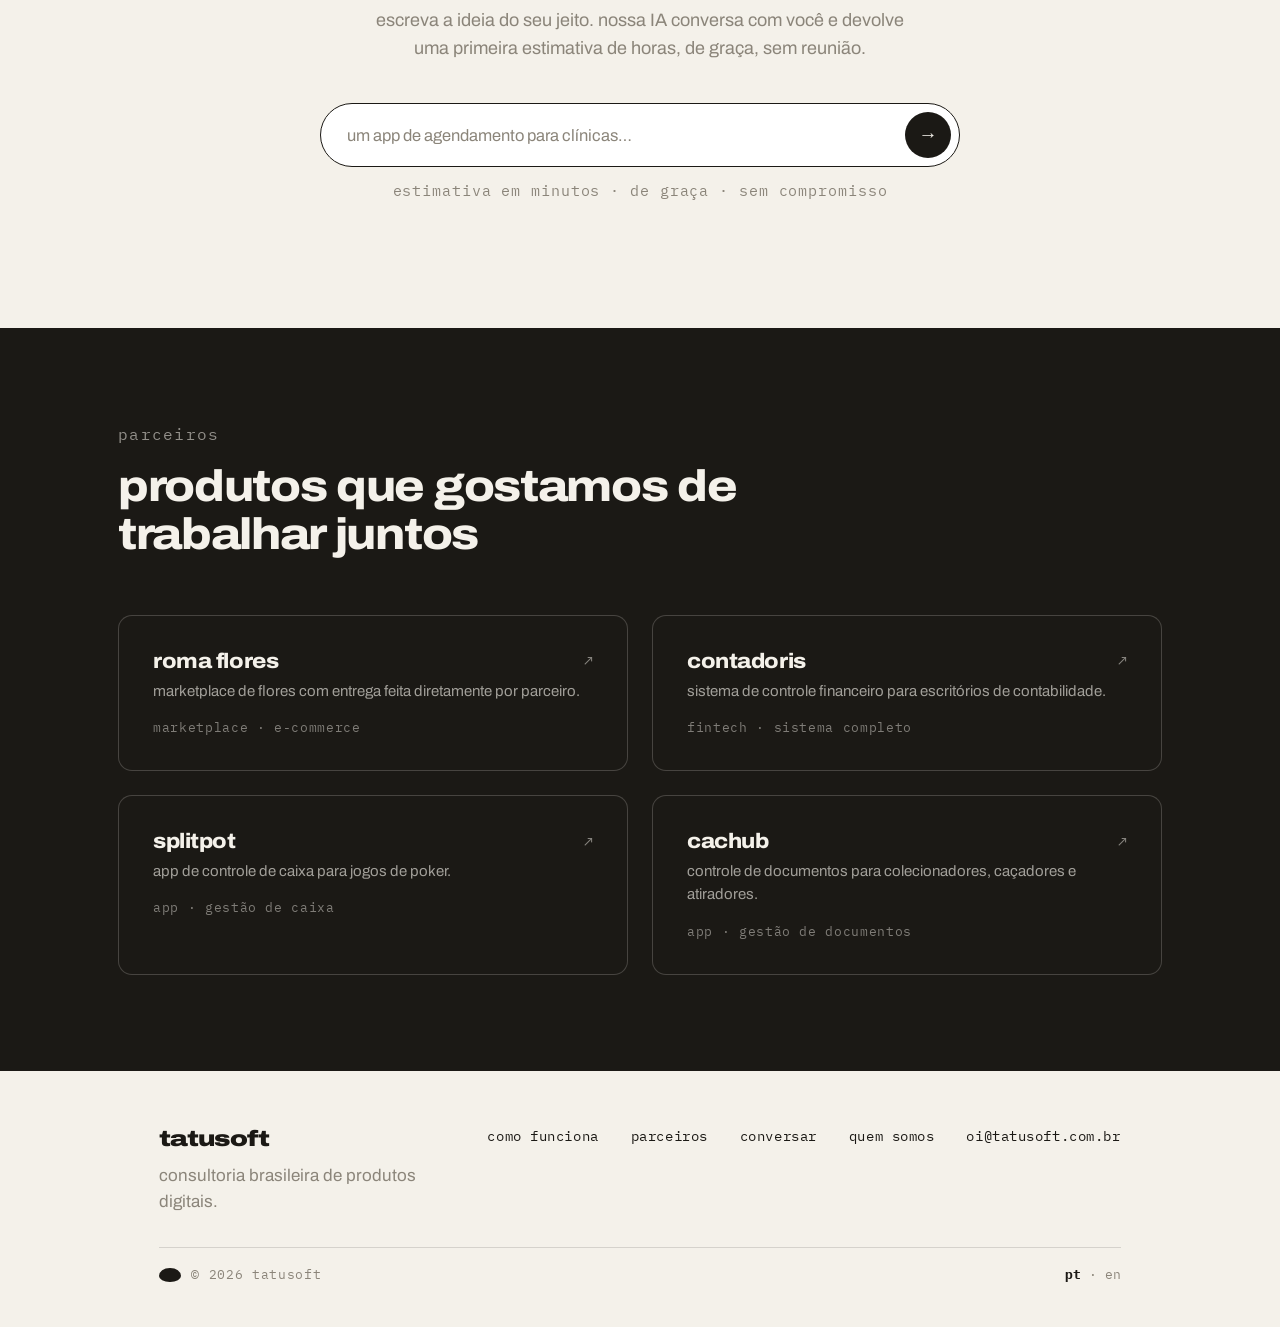
==== commit 8e9618e4: "Adiciona versão mobile do index - Cria nova página index-mobile.html otimizada para dispositivos móv" ====
--- a/b2b.html
+++ b/b2b.html
@@ -19,10 +19,22 @@
     <link rel="stylesheet" href="css/style.css">
     <style>
         /* Page specific styles */
-        html { scroll-behavior: smooth; }
-        body { overflow: auto; height: auto; }
-
-        .page-wrapper { min-height: 100vh; }
+        html {
+            scroll-behavior: smooth;
+            overflow: auto;
+            height: auto;
+        }
+        body {
+            overflow: auto;
+            height: auto;
+            min-height: 100vh;
+        }
+
+        .page-wrapper {
+            min-height: 100vh;
+            display: flex;
+            flex-direction: column;
+        }
 
         /* Hero Section B2B */
         .hero-b2b {
--- a/css/style.css
+++ b/css/style.css
@@ -401,6 +401,7 @@
 .footer {
     flex: none;
     width: 100%;
+    padding-top: clamp(36px, 5vw, 56px);
 }
 
 .footer-content {
@@ -411,6 +412,61 @@
     display: flex;
     flex-wrap: wrap;
     gap: 10px 24px;
+    align-items: center;
+    justify-content: space-between;
+}
+
+/* Footer Expanded (for index page) */
+.footer-expanded {
+    max-width: 1140px;
+    margin: 0 auto;
+    padding: 0 clamp(20px, 4vw, 48px) clamp(28px, 4vw, 44px);
+}
+
+.footer-top-section {
+    display: flex;
+    flex-wrap: wrap;
+    gap: 24px 48px;
+    align-items: flex-start;
+    justify-content: space-between;
+}
+
+.footer-brand {
+    display: flex;
+    flex-direction: column;
+    gap: 12px;
+}
+
+.footer-logo {
+    font-size: 22px;
+    font-weight: 900;
+    font-stretch: 125%;
+    letter-spacing: -0.045em;
+}
+
+.footer-tagline {
+    font-size: 17px;
+    color: var(--pedra);
+    max-width: 280px;
+    line-height: 1.55;
+}
+
+.footer-nav-links {
+    display: flex;
+    flex-wrap: wrap;
+    gap: 12px 32px;
+    font-family: 'IBM Plex Mono', monospace;
+    font-size: 14px;
+    letter-spacing: 0.04em;
+}
+
+.footer-bottom-section {
+    margin-top: 32px;
+    border-top: 1px solid rgba(27, 25, 21, 0.14);
+    padding-top: 18px;
+    display: flex;
+    flex-wrap: wrap;
+    gap: 12px;
     align-items: center;
     justify-content: space-between;
 }
@@ -573,7 +629,7 @@
 
     /* Compact Footer */
     .footer {
-        padding: 0;
+        padding-top: 20px;
     }
 
     .footer-content {
@@ -584,6 +640,38 @@
         gap: 8px;
     }
 
+    /* Footer Expanded Mobile */
+    .footer-expanded {
+        padding: 0 20px 20px;
+    }
+
+    .footer-top-section {
+        flex-direction: column;
+        gap: 20px;
+    }
+
+    .footer-logo {
+        font-size: 19px;
+    }
+
+    .footer-tagline {
+        font-size: 15px;
+    }
+
+    .footer-nav-links {
+        font-size: 12px;
+        gap: 10px 20px;
+    }
+
+    .footer-nav-links a[href^="mailto"] {
+        display: none;
+    }
+
+    .footer-bottom-section {
+        margin-top: 20px;
+        padding-top: 12px;
+    }
+
     .footer-left,
     .footer-right {
         flex-direction: row;
